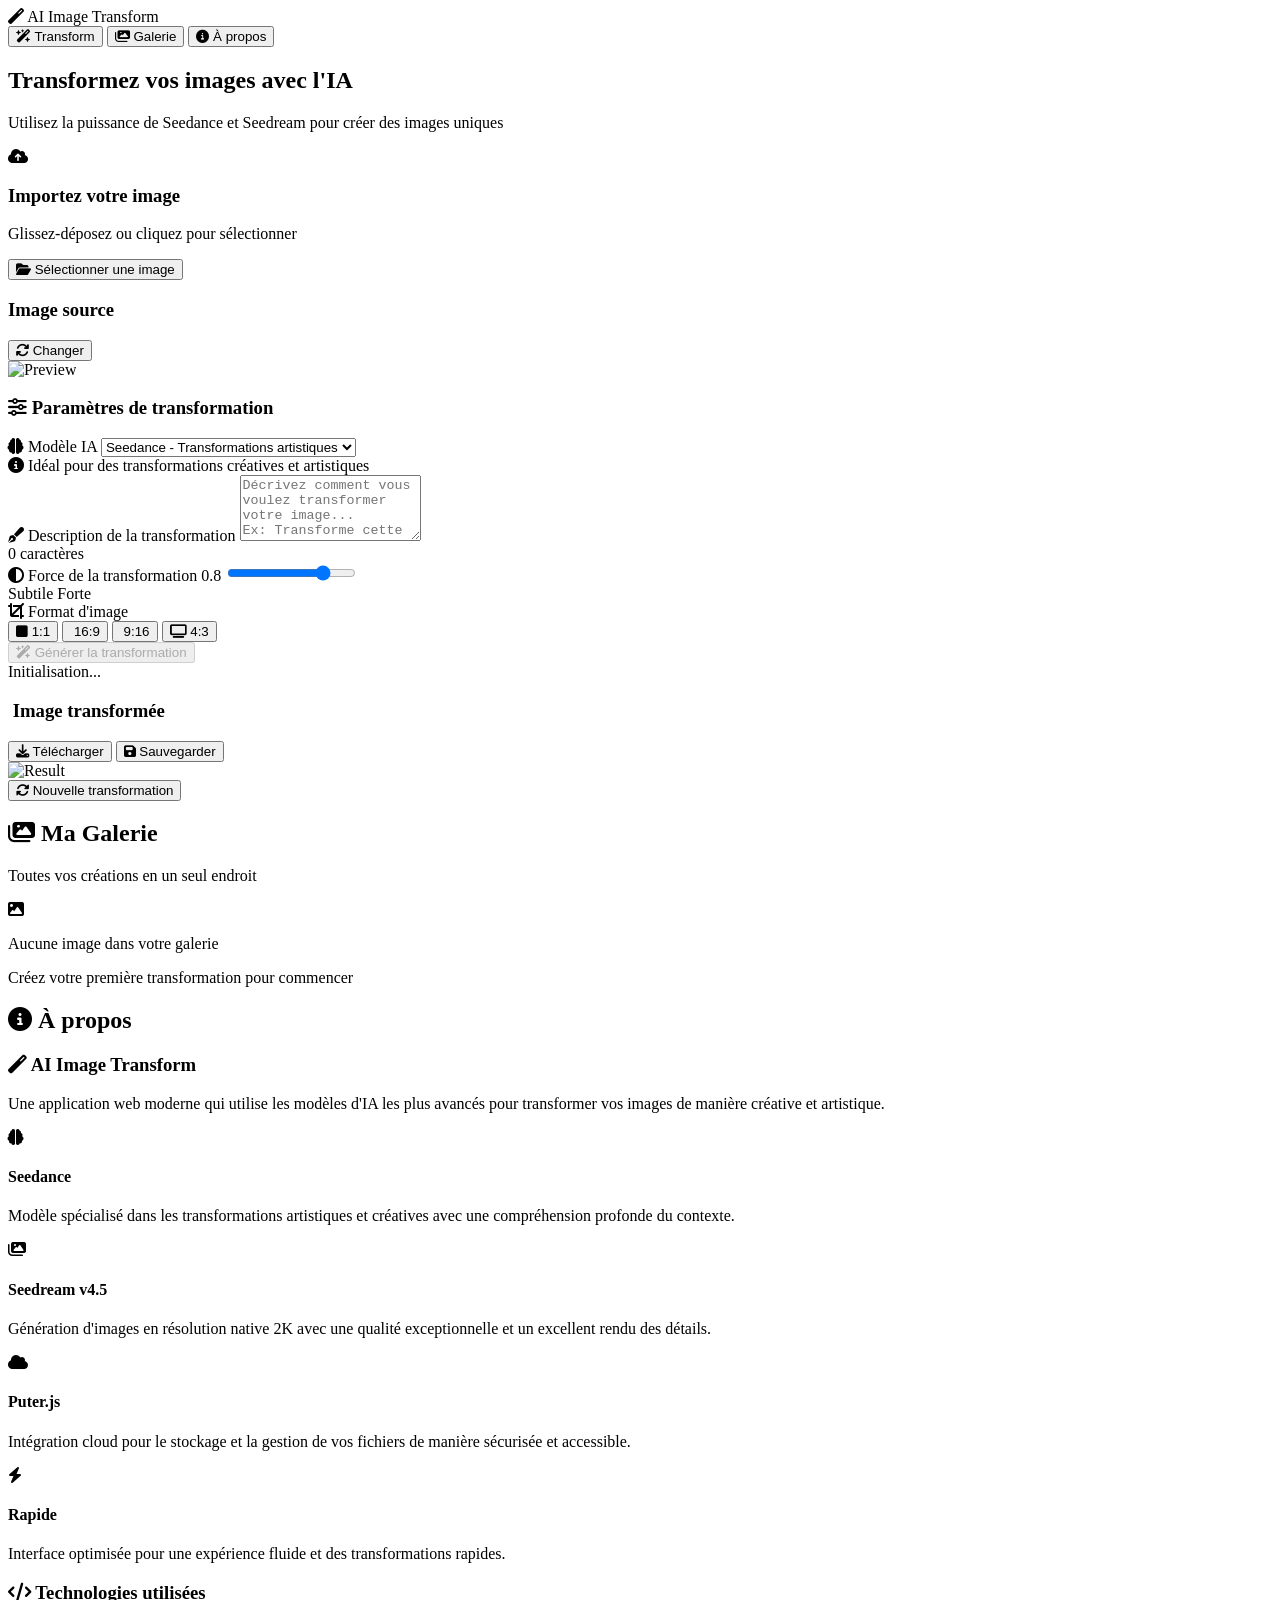
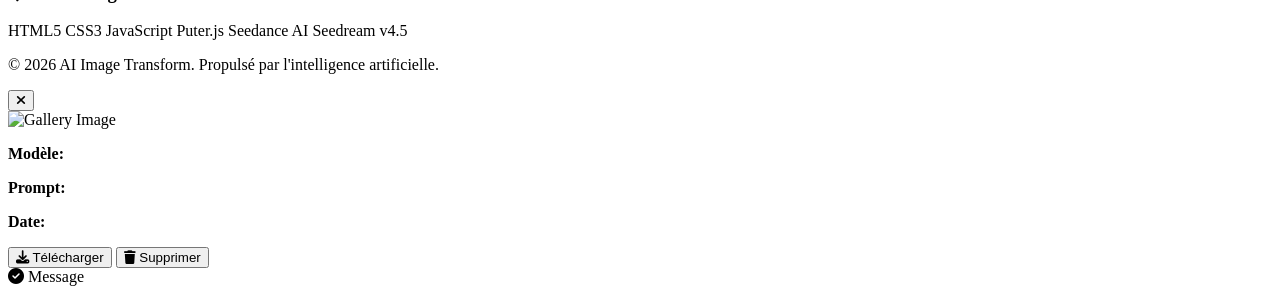
==== index.html @ 9c6a748b "Add files via upload" ====
<!DOCTYPE html>
<html lang="fr">
<head>
    <meta charset="UTF-8">
    <meta name="viewport" content="width=device-width, initial-scale=1.0">
    <title>AI Image Transform - Seedance & Seedream</title>
    <link rel="stylesheet" href="css/style.css">
    <link href="https://fonts.googleapis.com/css2?family=Inter:wght@300;400;500;600;700;800&family=Poppins:wght@400;500;600;700&display=swap" rel="stylesheet">
    <link rel="stylesheet" href="https://cdn.jsdelivr.net/npm/@fortawesome/fontawesome-free@6.4.0/css/all.min.css">
    <script src="https://js.puter.com/v2/"></script>
</head>
<body>
    <!-- Header -->
    <header class="header">
        <div class="container">
            <div class="logo">
                <i class="fas fa-magic"></i>
                <span>AI Image Transform</span>
            </div>
            <nav class="nav">
                <button class="nav-btn active" data-section="transform">
                    <i class="fas fa-wand-magic-sparkles"></i> Transform
                </button>
                <button class="nav-btn" data-section="gallery">
                    <i class="fas fa-images"></i> Galerie
                </button>
                <button class="nav-btn" data-section="about">
                    <i class="fas fa-info-circle"></i> À propos
                </button>
            </nav>
        </div>
    </header>

    <!-- Main Content -->
    <main class="main-content">
        <!-- Transform Section -->
        <section id="transform" class="section active">
            <div class="container">
                <div class="hero">
                    <h1 class="hero-title">Transformez vos images avec l'IA</h1>
                    <p class="hero-subtitle">Utilisez la puissance de Seedance et Seedream pour créer des images uniques</p>
                </div>

                <div class="workspace">
                    <!-- Upload Area -->
                    <div class="upload-section">
                        <div class="upload-area" id="uploadArea">
                            <div class="upload-icon">
                                <i class="fas fa-cloud-upload-alt"></i>
                            </div>
                            <h3>Importez votre image</h3>
                            <p>Glissez-déposez ou cliquez pour sélectionner</p>
                            <input type="file" id="imageInput" accept="image/*" hidden>
                            <button class="btn btn-primary" id="selectImageBtn">
                                <i class="fas fa-folder-open"></i> Sélectionner une image
                            </button>
                        </div>

                        <!-- Image Preview -->
                        <div class="image-preview hidden" id="imagePreview">
                            <div class="preview-header">
                                <h3>Image source</h3>
                                <button class="btn btn-small btn-secondary" id="changeImageBtn">
                                    <i class="fas fa-sync"></i> Changer
                                </button>
                            </div>
                            <div class="preview-container">
                                <img id="previewImage" src="" alt="Preview">
                            </div>
                        </div>
                    </div>

                    <!-- Controls Area -->
                    <div class="controls-section" id="controlsSection">
                        <div class="controls-card">
                            <h3><i class="fas fa-sliders-h"></i> Paramètres de transformation</h3>
                            
                            <!-- Model Selection -->
                            <div class="form-group">
                                <label for="modelSelect">
                                    <i class="fas fa-brain"></i> Modèle IA
                                </label>
                                <select id="modelSelect" class="form-select">
                                    <option value="seedance">Seedance - Transformations artistiques</option>
                                    <option value="seedream">Seedream v4.5 - Haute résolution 2K</option>
                                </select>
                                <div class="model-info" id="modelInfo">
                                    <i class="fas fa-info-circle"></i>
                                    <span>Idéal pour des transformations créatives et artistiques</span>
                                </div>
                            </div>

                            <!-- Prompt Input -->
                            <div class="form-group">
                                <label for="promptInput">
                                    <i class="fas fa-pen-fancy"></i> Description de la transformation
                                </label>
                                <textarea 
                                    id="promptInput" 
                                    class="form-textarea" 
                                    rows="4"
                                    placeholder="Décrivez comment vous voulez transformer votre image...&#10;Ex: Transforme cette image en peinture impressionniste avec des couleurs vibrantes et un style Van Gogh"></textarea>
                                <div class="char-count">
                                    <span id="charCount">0</span> caractères
                                </div>
                            </div>

                            <!-- Strength Slider -->
                            <div class="form-group">
                                <label for="strengthSlider">
                                    <i class="fas fa-adjust"></i> Force de la transformation
                                    <span class="value-display" id="strengthValue">0.8</span>
                                </label>
                                <input 
                                    type="range" 
                                    id="strengthSlider" 
                                    class="form-slider" 
                                    min="0.1" 
                                    max="1.0" 
                                    step="0.05" 
                                    value="0.8">
                                <div class="slider-labels">
                                    <span>Subtile</span>
                                    <span>Forte</span>
                                </div>
                            </div>

                            <!-- Aspect Ratio -->
                            <div class="form-group">
                                <label>
                                    <i class="fas fa-crop"></i> Format d'image
                                </label>
                                <div class="ratio-grid">
                                    <button class="ratio-btn active" data-ratio="1:1">
                                        <i class="fas fa-square"></i> 1:1
                                    </button>
                                    <button class="ratio-btn" data-ratio="16:9">
                                        <i class="fas fa-rectangle-landscape"></i> 16:9
                                    </button>
                                    <button class="ratio-btn" data-ratio="9:16">
                                        <i class="fas fa-rectangle-portrait"></i> 9:16
                                    </button>
                                    <button class="ratio-btn" data-ratio="4:3">
                                        <i class="fas fa-tv"></i> 4:3
                                    </button>
                                </div>
                            </div>

                            <!-- Generate Button -->
                            <button class="btn btn-generate" id="generateBtn" disabled>
                                <i class="fas fa-wand-magic-sparkles"></i>
                                <span>Générer la transformation</span>
                            </button>

                            <!-- Progress Bar -->
                            <div class="progress-container hidden" id="progressContainer">
                                <div class="progress-bar">
                                    <div class="progress-fill" id="progressFill"></div>
                                </div>
                                <div class="progress-text" id="progressText">
                                    Initialisation...
                                </div>
                            </div>
                        </div>
                    </div>

                    <!-- Result Area -->
                    <div class="result-section hidden" id="resultSection">
                        <div class="result-card">
                            <div class="result-header">
                                <h3><i class="fas fa-sparkles"></i> Image transformée</h3>
                                <div class="result-actions">
                                    <button class="btn btn-small btn-primary" id="downloadBtn">
                                        <i class="fas fa-download"></i> Télécharger
                                    </button>
                                    <button class="btn btn-small btn-secondary" id="saveToGalleryBtn">
                                        <i class="fas fa-save"></i> Sauvegarder
                                    </button>
                                </div>
                            </div>
                            <div class="result-container">
                                <img id="resultImage" src="" alt="Result">
                            </div>
                            <div class="result-footer">
                                <button class="btn btn-secondary" id="newTransformBtn">
                                    <i class="fas fa-rotate"></i> Nouvelle transformation
                                </button>
                            </div>
                        </div>
                    </div>
                </div>
            </div>
        </section>

        <!-- Gallery Section -->
        <section id="gallery" class="section">
            <div class="container">
                <div class="section-header">
                    <h2><i class="fas fa-images"></i> Ma Galerie</h2>
                    <p>Toutes vos créations en un seul endroit</p>
                </div>
                <div class="gallery-grid" id="galleryGrid">
                    <div class="gallery-empty">
                        <i class="fas fa-image"></i>
                        <p>Aucune image dans votre galerie</p>
                        <p class="small">Créez votre première transformation pour commencer</p>
                    </div>
                </div>
            </div>
        </section>

        <!-- About Section -->
        <section id="about" class="section">
            <div class="container">
                <div class="about-content">
                    <h2><i class="fas fa-info-circle"></i> À propos</h2>
                    
                    <div class="about-card">
                        <h3><i class="fas fa-magic"></i> AI Image Transform</h3>
                        <p>Une application web moderne qui utilise les modèles d'IA les plus avancés pour transformer vos images de manière créative et artistique.</p>
                    </div>

                    <div class="about-grid">
                        <div class="feature-card">
                            <div class="feature-icon">
                                <i class="fas fa-brain"></i>
                            </div>
                            <h4>Seedance</h4>
                            <p>Modèle spécialisé dans les transformations artistiques et créatives avec une compréhension profonde du contexte.</p>
                        </div>

                        <div class="feature-card">
                            <div class="feature-icon">
                                <i class="fas fa-images"></i>
                            </div>
                            <h4>Seedream v4.5</h4>
                            <p>Génération d'images en résolution native 2K avec une qualité exceptionnelle et un excellent rendu des détails.</p>
                        </div>

                        <div class="feature-card">
                            <div class="feature-icon">
                                <i class="fas fa-cloud"></i>
                            </div>
                            <h4>Puter.js</h4>
                            <p>Intégration cloud pour le stockage et la gestion de vos fichiers de manière sécurisée et accessible.</p>
                        </div>

                        <div class="feature-card">
                            <div class="feature-icon">
                                <i class="fas fa-bolt"></i>
                            </div>
                            <h4>Rapide</h4>
                            <p>Interface optimisée pour une expérience fluide et des transformations rapides.</p>
                        </div>
                    </div>

                    <div class="tech-stack">
                        <h3><i class="fas fa-code"></i> Technologies utilisées</h3>
                        <div class="tech-tags">
                            <span class="tech-tag">HTML5</span>
                            <span class="tech-tag">CSS3</span>
                            <span class="tech-tag">JavaScript</span>
                            <span class="tech-tag">Puter.js</span>
                            <span class="tech-tag">Seedance AI</span>
                            <span class="tech-tag">Seedream v4.5</span>
                        </div>
                    </div>
                </div>
            </div>
        </section>
    </main>

    <!-- Footer -->
    <footer class="footer">
        <div class="container">
            <p>&copy; 2026 AI Image Transform. Propulsé par l'intelligence artificielle.</p>
        </div>
    </footer>

    <!-- Modal for Gallery Image View -->
    <div class="modal hidden" id="galleryModal">
        <div class="modal-overlay" id="modalOverlay"></div>
        <div class="modal-content">
            <button class="modal-close" id="modalClose">
                <i class="fas fa-times"></i>
            </button>
            <div class="modal-image-container">
                <img id="modalImage" src="" alt="Gallery Image">
            </div>
            <div class="modal-info" id="modalInfo">
                <p><strong>Modèle:</strong> <span id="modalModel"></span></p>
                <p><strong>Prompt:</strong> <span id="modalPrompt"></span></p>
                <p><strong>Date:</strong> <span id="modalDate"></span></p>
            </div>
            <div class="modal-actions">
                <button class="btn btn-primary" id="modalDownload">
                    <i class="fas fa-download"></i> Télécharger
                </button>
                <button class="btn btn-danger" id="modalDelete">
                    <i class="fas fa-trash"></i> Supprimer
                </button>
            </div>
        </div>
    </div>

    <!-- Notification Toast -->
    <div class="toast hidden" id="toast">
        <div class="toast-content">
            <i class="fas fa-check-circle"></i>
            <span id="toastMessage">Message</span>
        </div>
    </div>

    <script src="js/app.js"></script>
</body>
</html>
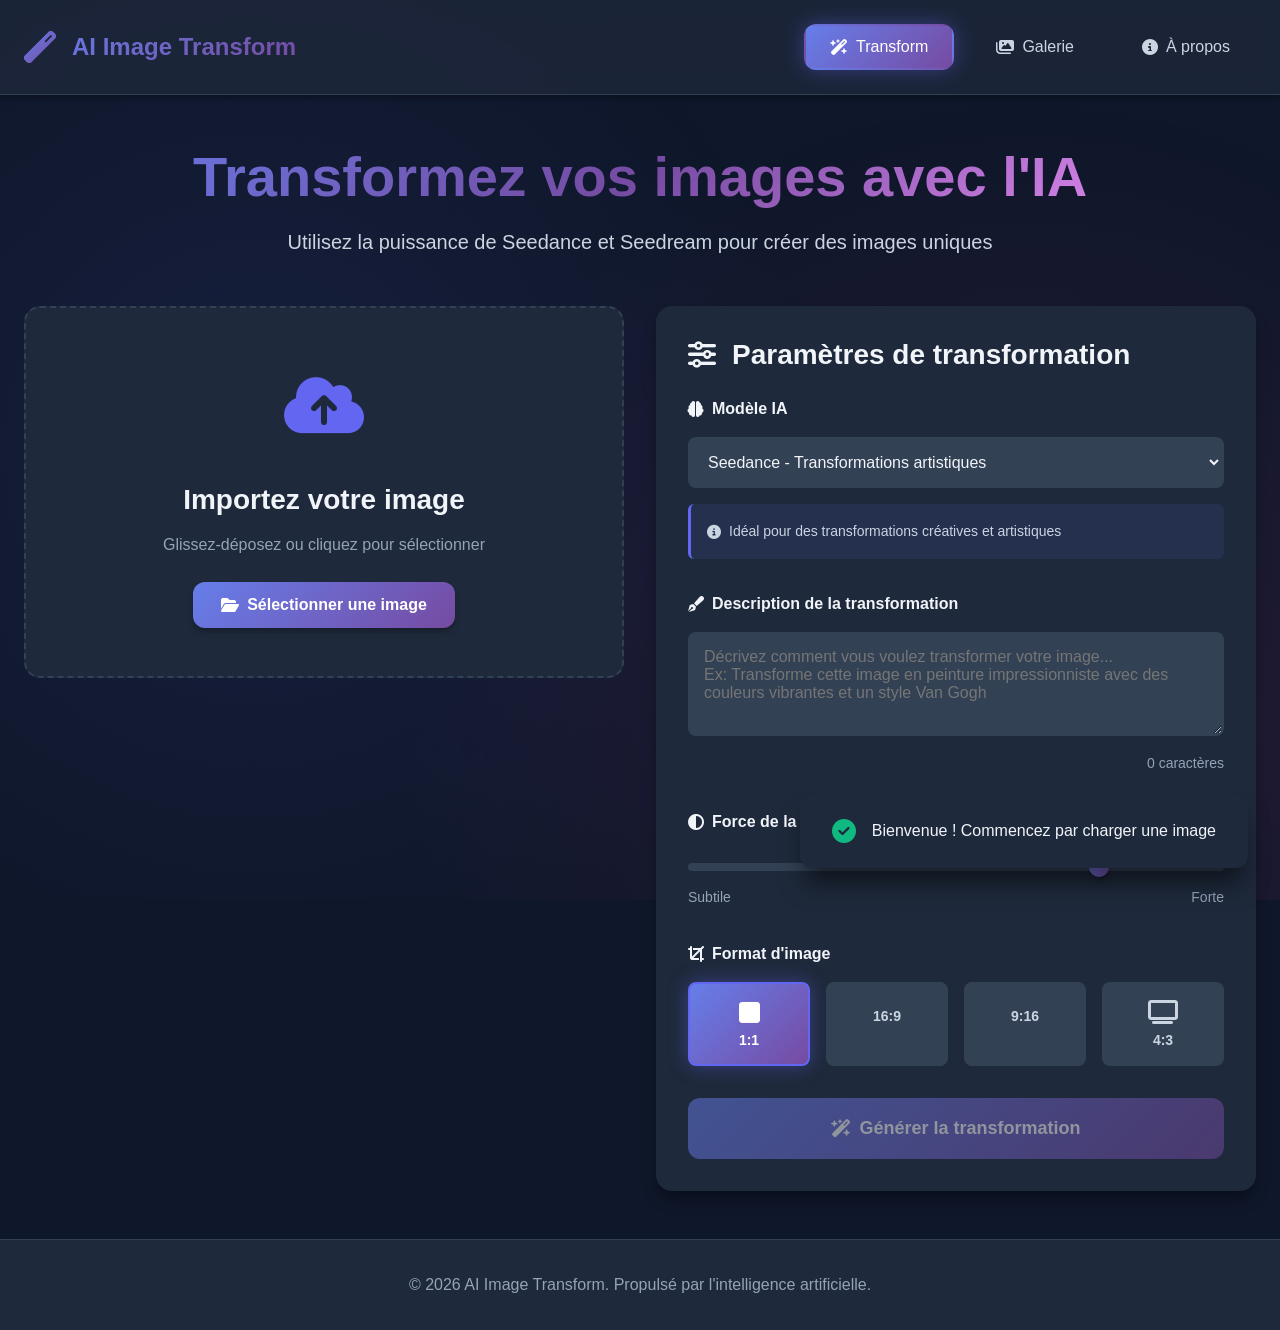
==== commit cce81a51: "Fix: Non-blocking UI initialization and Puter.js sign-in issue" ====
--- a/index.html
+++ b/index.html
@@ -7,7 +7,7 @@
     <link rel="stylesheet" href="css/style.css">
     <link href="https://fonts.googleapis.com/css2?family=Inter:wght@300;400;500;600;700;800&family=Poppins:wght@400;500;600;700&display=swap" rel="stylesheet">
     <link rel="stylesheet" href="https://cdn.jsdelivr.net/npm/@fortawesome/fontawesome-free@6.4.0/css/all.min.css">
-    <script src="https://js.puter.com/v2/"></script>
+    <script src="https://js.puter.com/v2/" defer></script>
 </head>
 <body>
     <!-- Header -->
@@ -311,6 +311,6 @@
         </div>
     </div>
 
-    <script src="js/app.js"></script>
+    <script src="js/app.js" defer></script>
 </body>
 </html>
--- a/css/style.css
+++ b/css/style.css
@@ -0,0 +1,1223 @@
+/* ===========================
+   Global Styles & Variables
+   =========================== */
+:root {
+    /* Color Palette */
+    --primary: #6366f1;
+    --primary-dark: #4f46e5;
+    --primary-light: #818cf8;
+    --secondary: #ec4899;
+    --secondary-dark: #db2777;
+    --success: #10b981;
+    --danger: #ef4444;
+    --warning: #f59e0b;
+    --info: #3b82f6;
+    
+    /* Neutral Colors */
+    --bg-primary: #0f172a;
+    --bg-secondary: #1e293b;
+    --bg-tertiary: #334155;
+    --text-primary: #f1f5f9;
+    --text-secondary: #cbd5e1;
+    --text-muted: #94a3b8;
+    --border-color: #334155;
+    
+    /* Gradients */
+    --gradient-primary: linear-gradient(135deg, #667eea 0%, #764ba2 100%);
+    --gradient-secondary: linear-gradient(135deg, #f093fb 0%, #f5576c 100%);
+    --gradient-success: linear-gradient(135deg, #43e97b 0%, #38f9d7 100%);
+    --gradient-hero: linear-gradient(135deg, #667eea 0%, #764ba2 50%, #f093fb 100%);
+    
+    /* Shadows */
+    --shadow-sm: 0 1px 2px 0 rgba(0, 0, 0, 0.3);
+    --shadow-md: 0 4px 6px -1px rgba(0, 0, 0, 0.3);
+    --shadow-lg: 0 10px 15px -3px rgba(0, 0, 0, 0.4);
+    --shadow-xl: 0 20px 25px -5px rgba(0, 0, 0, 0.5);
+    --shadow-glow: 0 0 20px rgba(99, 102, 241, 0.4);
+    
+    /* Spacing */
+    --spacing-xs: 0.5rem;
+    --spacing-sm: 1rem;
+    --spacing-md: 1.5rem;
+    --spacing-lg: 2rem;
+    --spacing-xl: 3rem;
+    
+    /* Border Radius */
+    --radius-sm: 0.375rem;
+    --radius-md: 0.5rem;
+    --radius-lg: 0.75rem;
+    --radius-xl: 1rem;
+    
+    /* Transitions */
+    --transition-fast: 0.15s ease;
+    --transition-base: 0.3s ease;
+    --transition-slow: 0.5s ease;
+}
+
+/* ===========================
+   Reset & Base Styles
+   =========================== */
+* {
+    margin: 0;
+    padding: 0;
+    box-sizing: border-box;
+}
+
+body {
+    font-family: 'Inter', -apple-system, BlinkMacSystemFont, 'Segoe UI', sans-serif;
+    background: var(--bg-primary);
+    color: var(--text-primary);
+    line-height: 1.6;
+    overflow-x: hidden;
+    min-height: 100vh;
+}
+
+/* Animated Background */
+body::before {
+    content: '';
+    position: fixed;
+    top: 0;
+    left: 0;
+    width: 100%;
+    height: 100%;
+    background: 
+        radial-gradient(circle at 20% 50%, rgba(99, 102, 241, 0.1) 0%, transparent 50%),
+        radial-gradient(circle at 80% 80%, rgba(236, 72, 153, 0.1) 0%, transparent 50%);
+    pointer-events: none;
+    z-index: -1;
+    animation: backgroundPulse 10s ease-in-out infinite;
+}
+
+@keyframes backgroundPulse {
+    0%, 100% { opacity: 1; }
+    50% { opacity: 0.7; }
+}
+
+/* ===========================
+   Typography
+   =========================== */
+h1, h2, h3, h4, h5, h6 {
+    font-family: 'Poppins', sans-serif;
+    font-weight: 700;
+    line-height: 1.2;
+    margin-bottom: var(--spacing-sm);
+}
+
+h1 { font-size: 3rem; }
+h2 { font-size: 2.5rem; }
+h3 { font-size: 1.75rem; }
+h4 { font-size: 1.5rem; }
+
+/* ===========================
+   Container & Layout
+   =========================== */
+.container {
+    max-width: 1400px;
+    margin: 0 auto;
+    padding: 0 var(--spacing-md);
+}
+
+/* ===========================
+   Header
+   =========================== */
+.header {
+    background: rgba(30, 41, 59, 0.8);
+    backdrop-filter: blur(10px);
+    border-bottom: 1px solid var(--border-color);
+    padding: var(--spacing-md) 0;
+    position: sticky;
+    top: 0;
+    z-index: 1000;
+    box-shadow: var(--shadow-md);
+}
+
+.header .container {
+    display: flex;
+    justify-content: space-between;
+    align-items: center;
+}
+
+.logo {
+    display: flex;
+    align-items: center;
+    gap: var(--spacing-sm);
+    font-size: 1.5rem;
+    font-weight: 700;
+    font-family: 'Poppins', sans-serif;
+    background: var(--gradient-primary);
+    -webkit-background-clip: text;
+    -webkit-text-fill-color: transparent;
+    background-clip: text;
+}
+
+.logo i {
+    font-size: 2rem;
+    background: var(--gradient-primary);
+    -webkit-background-clip: text;
+    -webkit-text-fill-color: transparent;
+    background-clip: text;
+    animation: rotateMagic 3s ease-in-out infinite;
+}
+
+@keyframes rotateMagic {
+    0%, 100% { transform: rotate(0deg); }
+    50% { transform: rotate(15deg); }
+}
+
+.nav {
+    display: flex;
+    gap: var(--spacing-sm);
+}
+
+.nav-btn {
+    background: transparent;
+    color: var(--text-secondary);
+    border: 2px solid transparent;
+    padding: 0.75rem 1.5rem;
+    border-radius: var(--radius-lg);
+    font-size: 1rem;
+    font-weight: 500;
+    cursor: pointer;
+    transition: all var(--transition-base);
+    display: flex;
+    align-items: center;
+    gap: 0.5rem;
+}
+
+.nav-btn:hover {
+    color: var(--text-primary);
+    background: rgba(99, 102, 241, 0.1);
+}
+
+.nav-btn.active {
+    background: var(--gradient-primary);
+    color: white;
+    box-shadow: var(--shadow-glow);
+}
+
+/* ===========================
+   Main Content
+   =========================== */
+.main-content {
+    padding: var(--spacing-xl) 0;
+    min-height: calc(100vh - 200px);
+}
+
+.section {
+    display: none;
+    animation: fadeIn 0.5s ease;
+}
+
+.section.active {
+    display: block;
+}
+
+@keyframes fadeIn {
+    from {
+        opacity: 0;
+        transform: translateY(20px);
+    }
+    to {
+        opacity: 1;
+        transform: translateY(0);
+    }
+}
+
+/* ===========================
+   Hero Section
+   =========================== */
+.hero {
+    text-align: center;
+    margin-bottom: var(--spacing-xl);
+}
+
+.hero-title {
+    font-size: 3.5rem;
+    background: var(--gradient-hero);
+    -webkit-background-clip: text;
+    -webkit-text-fill-color: transparent;
+    background-clip: text;
+    margin-bottom: var(--spacing-sm);
+    animation: slideInDown 0.8s ease;
+}
+
+@keyframes slideInDown {
+    from {
+        opacity: 0;
+        transform: translateY(-50px);
+    }
+    to {
+        opacity: 1;
+        transform: translateY(0);
+    }
+}
+
+.hero-subtitle {
+    font-size: 1.25rem;
+    color: var(--text-secondary);
+    animation: slideInUp 0.8s ease;
+}
+
+@keyframes slideInUp {
+    from {
+        opacity: 0;
+        transform: translateY(50px);
+    }
+    to {
+        opacity: 1;
+        transform: translateY(0);
+    }
+}
+
+/* ===========================
+   Workspace
+   =========================== */
+.workspace {
+    display: grid;
+    grid-template-columns: repeat(auto-fit, minmax(400px, 1fr));
+    gap: var(--spacing-lg);
+    margin-top: var(--spacing-xl);
+}
+
+/* ===========================
+   Upload Section
+   =========================== */
+.upload-section {
+    grid-column: span 1;
+}
+
+.upload-area {
+    background: var(--bg-secondary);
+    border: 2px dashed var(--border-color);
+    border-radius: var(--radius-xl);
+    padding: var(--spacing-xl);
+    text-align: center;
+    transition: all var(--transition-base);
+    cursor: pointer;
+}
+
+.upload-area:hover {
+    border-color: var(--primary);
+    background: rgba(99, 102, 241, 0.05);
+    transform: translateY(-2px);
+}
+
+.upload-area.dragover {
+    border-color: var(--primary);
+    background: rgba(99, 102, 241, 0.1);
+    transform: scale(1.02);
+}
+
+.upload-icon {
+    font-size: 4rem;
+    color: var(--primary);
+    margin-bottom: var(--spacing-md);
+    animation: floatIcon 3s ease-in-out infinite;
+}
+
+@keyframes floatIcon {
+    0%, 100% { transform: translateY(0); }
+    50% { transform: translateY(-10px); }
+}
+
+.upload-area h3 {
+    color: var(--text-primary);
+    margin-bottom: var(--spacing-sm);
+}
+
+.upload-area p {
+    color: var(--text-muted);
+    margin-bottom: var(--spacing-md);
+}
+
+/* Image Preview */
+.image-preview {
+    background: var(--bg-secondary);
+    border-radius: var(--radius-xl);
+    padding: var(--spacing-md);
+    box-shadow: var(--shadow-lg);
+}
+
+.preview-header {
+    display: flex;
+    justify-content: space-between;
+    align-items: center;
+    margin-bottom: var(--spacing-md);
+}
+
+.preview-container {
+    position: relative;
+    border-radius: var(--radius-lg);
+    overflow: hidden;
+    background: var(--bg-tertiary);
+    aspect-ratio: 1;
+}
+
+.preview-container img {
+    width: 100%;
+    height: 100%;
+    object-fit: contain;
+    display: block;
+}
+
+/* ===========================
+   Controls Section
+   =========================== */
+.controls-section {
+    grid-column: span 1;
+}
+
+.controls-card {
+    background: var(--bg-secondary);
+    border-radius: var(--radius-xl);
+    padding: var(--spacing-lg);
+    box-shadow: var(--shadow-lg);
+}
+
+.controls-card h3 {
+    display: flex;
+    align-items: center;
+    gap: var(--spacing-sm);
+    color: var(--text-primary);
+    margin-bottom: var(--spacing-md);
+}
+
+/* Form Elements */
+.form-group {
+    margin-bottom: var(--spacing-lg);
+}
+
+.form-group label {
+    display: flex;
+    align-items: center;
+    gap: var(--spacing-xs);
+    font-weight: 600;
+    color: var(--text-primary);
+    margin-bottom: var(--spacing-sm);
+}
+
+.value-display {
+    margin-left: auto;
+    padding: 0.25rem 0.75rem;
+    background: var(--primary);
+    color: white;
+    border-radius: var(--radius-sm);
+    font-size: 0.875rem;
+}
+
+.form-select {
+    width: 100%;
+    padding: 0.875rem;
+    background: var(--bg-tertiary);
+    color: var(--text-primary);
+    border: 2px solid var(--border-color);
+    border-radius: var(--radius-md);
+    font-size: 1rem;
+    cursor: pointer;
+    transition: all var(--transition-base);
+}
+
+.form-select:focus {
+    outline: none;
+    border-color: var(--primary);
+    box-shadow: 0 0 0 3px rgba(99, 102, 241, 0.1);
+}
+
+.model-info {
+    display: flex;
+    align-items: center;
+    gap: var(--spacing-xs);
+    margin-top: var(--spacing-sm);
+    padding: var(--spacing-sm);
+    background: rgba(99, 102, 241, 0.1);
+    border-left: 3px solid var(--primary);
+    border-radius: var(--radius-sm);
+    font-size: 0.875rem;
+    color: var(--text-secondary);
+}
+
+.form-textarea {
+    width: 100%;
+    padding: 0.875rem;
+    background: var(--bg-tertiary);
+    color: var(--text-primary);
+    border: 2px solid var(--border-color);
+    border-radius: var(--radius-md);
+    font-size: 1rem;
+    font-family: inherit;
+    resize: vertical;
+    transition: all var(--transition-base);
+}
+
+.form-textarea:focus {
+    outline: none;
+    border-color: var(--primary);
+    box-shadow: 0 0 0 3px rgba(99, 102, 241, 0.1);
+}
+
+.char-count {
+    margin-top: var(--spacing-xs);
+    text-align: right;
+    font-size: 0.875rem;
+    color: var(--text-muted);
+}
+
+/* Slider */
+.form-slider {
+    width: 100%;
+    height: 8px;
+    background: var(--bg-tertiary);
+    border-radius: var(--radius-lg);
+    outline: none;
+    cursor: pointer;
+    -webkit-appearance: none;
+}
+
+.form-slider::-webkit-slider-thumb {
+    -webkit-appearance: none;
+    appearance: none;
+    width: 20px;
+    height: 20px;
+    background: var(--gradient-primary);
+    border-radius: 50%;
+    cursor: pointer;
+    box-shadow: var(--shadow-md);
+    transition: all var(--transition-base);
+}
+
+.form-slider::-webkit-slider-thumb:hover {
+    transform: scale(1.2);
+    box-shadow: var(--shadow-glow);
+}
+
+.form-slider::-moz-range-thumb {
+    width: 20px;
+    height: 20px;
+    background: var(--gradient-primary);
+    border-radius: 50%;
+    cursor: pointer;
+    border: none;
+    box-shadow: var(--shadow-md);
+    transition: all var(--transition-base);
+}
+
+.slider-labels {
+    display: flex;
+    justify-content: space-between;
+    margin-top: var(--spacing-xs);
+    font-size: 0.875rem;
+    color: var(--text-muted);
+}
+
+/* Ratio Grid */
+.ratio-grid {
+    display: grid;
+    grid-template-columns: repeat(4, 1fr);
+    gap: var(--spacing-sm);
+}
+
+.ratio-btn {
+    padding: 1rem;
+    background: var(--bg-tertiary);
+    color: var(--text-secondary);
+    border: 2px solid var(--border-color);
+    border-radius: var(--radius-md);
+    font-size: 0.875rem;
+    font-weight: 600;
+    cursor: pointer;
+    transition: all var(--transition-base);
+    display: flex;
+    flex-direction: column;
+    align-items: center;
+    gap: 0.5rem;
+}
+
+.ratio-btn i {
+    font-size: 1.5rem;
+}
+
+.ratio-btn:hover {
+    border-color: var(--primary);
+    background: rgba(99, 102, 241, 0.1);
+    transform: translateY(-2px);
+}
+
+.ratio-btn.active {
+    background: var(--gradient-primary);
+    color: white;
+    border-color: var(--primary);
+    box-shadow: var(--shadow-glow);
+}
+
+/* ===========================
+   Buttons
+   =========================== */
+.btn {
+    padding: 0.875rem 1.75rem;
+    font-size: 1rem;
+    font-weight: 600;
+    border: none;
+    border-radius: var(--radius-lg);
+    cursor: pointer;
+    transition: all var(--transition-base);
+    display: inline-flex;
+    align-items: center;
+    justify-content: center;
+    gap: var(--spacing-xs);
+    text-decoration: none;
+}
+
+.btn-primary {
+    background: var(--gradient-primary);
+    color: white;
+    box-shadow: var(--shadow-md);
+}
+
+.btn-primary:hover {
+    transform: translateY(-2px);
+    box-shadow: var(--shadow-xl);
+}
+
+.btn-secondary {
+    background: var(--bg-tertiary);
+    color: var(--text-primary);
+    border: 2px solid var(--border-color);
+}
+
+.btn-secondary:hover {
+    border-color: var(--primary);
+    background: rgba(99, 102, 241, 0.1);
+}
+
+.btn-danger {
+    background: var(--danger);
+    color: white;
+}
+
+.btn-danger:hover {
+    background: #dc2626;
+    transform: translateY(-2px);
+}
+
+.btn-small {
+    padding: 0.5rem 1rem;
+    font-size: 0.875rem;
+}
+
+.btn-generate {
+    width: 100%;
+    padding: 1.25rem;
+    font-size: 1.125rem;
+    background: var(--gradient-primary);
+    color: white;
+    position: relative;
+    overflow: hidden;
+}
+
+.btn-generate::before {
+    content: '';
+    position: absolute;
+    top: 0;
+    left: -100%;
+    width: 100%;
+    height: 100%;
+    background: linear-gradient(90deg, transparent, rgba(255, 255, 255, 0.3), transparent);
+    transition: left 0.5s;
+}
+
+.btn-generate:hover::before {
+    left: 100%;
+}
+
+.btn-generate:disabled {
+    opacity: 0.5;
+    cursor: not-allowed;
+    transform: none;
+}
+
+/* ===========================
+   Progress Bar
+   =========================== */
+.progress-container {
+    margin-top: var(--spacing-md);
+}
+
+.progress-bar {
+    width: 100%;
+    height: 12px;
+    background: var(--bg-tertiary);
+    border-radius: var(--radius-lg);
+    overflow: hidden;
+    position: relative;
+}
+
+.progress-fill {
+    height: 100%;
+    background: var(--gradient-primary);
+    border-radius: var(--radius-lg);
+    transition: width var(--transition-base);
+    position: relative;
+    overflow: hidden;
+}
+
+.progress-fill::after {
+    content: '';
+    position: absolute;
+    top: 0;
+    left: 0;
+    width: 100%;
+    height: 100%;
+    background: linear-gradient(90deg, transparent, rgba(255, 255, 255, 0.3), transparent);
+    animation: progressShine 1.5s infinite;
+}
+
+@keyframes progressShine {
+    0% { transform: translateX(-100%); }
+    100% { transform: translateX(100%); }
+}
+
+.progress-text {
+    margin-top: var(--spacing-sm);
+    text-align: center;
+    color: var(--text-secondary);
+    font-size: 0.875rem;
+}
+
+/* ===========================
+   Result Section
+   =========================== */
+.result-section {
+    grid-column: span 1;
+}
+
+.result-card {
+    background: var(--bg-secondary);
+    border-radius: var(--radius-xl);
+    padding: var(--spacing-md);
+    box-shadow: var(--shadow-lg);
+    animation: scaleIn 0.5s ease;
+}
+
+@keyframes scaleIn {
+    from {
+        opacity: 0;
+        transform: scale(0.9);
+    }
+    to {
+        opacity: 1;
+        transform: scale(1);
+    }
+}
+
+.result-header {
+    display: flex;
+    justify-content: space-between;
+    align-items: center;
+    margin-bottom: var(--spacing-md);
+    flex-wrap: wrap;
+    gap: var(--spacing-sm);
+}
+
+.result-header h3 {
+    display: flex;
+    align-items: center;
+    gap: var(--spacing-sm);
+    margin: 0;
+}
+
+.result-actions {
+    display: flex;
+    gap: var(--spacing-sm);
+}
+
+.result-container {
+    position: relative;
+    border-radius: var(--radius-lg);
+    overflow: hidden;
+    background: var(--bg-tertiary);
+    margin-bottom: var(--spacing-md);
+}
+
+.result-container img {
+    width: 100%;
+    height: auto;
+    display: block;
+}
+
+.result-footer {
+    text-align: center;
+}
+
+/* ===========================
+   Gallery Section
+   =========================== */
+.section-header {
+    text-align: center;
+    margin-bottom: var(--spacing-xl);
+}
+
+.section-header h2 {
+    display: inline-flex;
+    align-items: center;
+    gap: var(--spacing-sm);
+    background: var(--gradient-primary);
+    -webkit-background-clip: text;
+    -webkit-text-fill-color: transparent;
+    background-clip: text;
+}
+
+.section-header p {
+    color: var(--text-secondary);
+    font-size: 1.125rem;
+}
+
+.gallery-grid {
+    display: grid;
+    grid-template-columns: repeat(auto-fill, minmax(300px, 1fr));
+    gap: var(--spacing-lg);
+}
+
+.gallery-empty {
+    grid-column: 1 / -1;
+    text-align: center;
+    padding: var(--spacing-xl);
+    color: var(--text-muted);
+}
+
+.gallery-empty i {
+    font-size: 4rem;
+    margin-bottom: var(--spacing-md);
+    opacity: 0.5;
+}
+
+.gallery-empty .small {
+    font-size: 0.875rem;
+    margin-top: var(--spacing-sm);
+}
+
+.gallery-item {
+    background: var(--bg-secondary);
+    border-radius: var(--radius-xl);
+    overflow: hidden;
+    cursor: pointer;
+    transition: all var(--transition-base);
+    box-shadow: var(--shadow-md);
+}
+
+.gallery-item:hover {
+    transform: translateY(-5px);
+    box-shadow: var(--shadow-xl);
+}
+
+.gallery-item-image {
+    width: 100%;
+    aspect-ratio: 1;
+    object-fit: cover;
+}
+
+.gallery-item-info {
+    padding: var(--spacing-md);
+}
+
+.gallery-item-model {
+    font-size: 0.875rem;
+    color: var(--primary);
+    font-weight: 600;
+    margin-bottom: var(--spacing-xs);
+}
+
+.gallery-item-prompt {
+    font-size: 0.875rem;
+    color: var(--text-secondary);
+    display: -webkit-box;
+    -webkit-line-clamp: 2;
+    -webkit-box-orient: vertical;
+    overflow: hidden;
+}
+
+.gallery-item-date {
+    font-size: 0.75rem;
+    color: var(--text-muted);
+    margin-top: var(--spacing-xs);
+}
+
+/* ===========================
+   About Section
+   =========================== */
+.about-content {
+    max-width: 1000px;
+    margin: 0 auto;
+}
+
+.about-content h2 {
+    display: inline-flex;
+    align-items: center;
+    gap: var(--spacing-sm);
+    background: var(--gradient-primary);
+    -webkit-background-clip: text;
+    -webkit-text-fill-color: transparent;
+    background-clip: text;
+    margin-bottom: var(--spacing-lg);
+}
+
+.about-card {
+    background: var(--bg-secondary);
+    border-radius: var(--radius-xl);
+    padding: var(--spacing-lg);
+    margin-bottom: var(--spacing-xl);
+    box-shadow: var(--shadow-lg);
+}
+
+.about-card h3 {
+    display: flex;
+    align-items: center;
+    gap: var(--spacing-sm);
+    color: var(--text-primary);
+}
+
+.about-card p {
+    color: var(--text-secondary);
+    font-size: 1.125rem;
+    line-height: 1.8;
+}
+
+.about-grid {
+    display: grid;
+    grid-template-columns: repeat(auto-fit, minmax(250px, 1fr));
+    gap: var(--spacing-lg);
+    margin-bottom: var(--spacing-xl);
+}
+
+.feature-card {
+    background: var(--bg-secondary);
+    border-radius: var(--radius-xl);
+    padding: var(--spacing-lg);
+    text-align: center;
+    transition: all var(--transition-base);
+    box-shadow: var(--shadow-md);
+}
+
+.feature-card:hover {
+    transform: translateY(-5px);
+    box-shadow: var(--shadow-xl);
+}
+
+.feature-icon {
+    width: 80px;
+    height: 80px;
+    margin: 0 auto var(--spacing-md);
+    background: var(--gradient-primary);
+    border-radius: var(--radius-xl);
+    display: flex;
+    align-items: center;
+    justify-content: center;
+    font-size: 2rem;
+    color: white;
+    box-shadow: var(--shadow-glow);
+}
+
+.feature-card h4 {
+    color: var(--text-primary);
+    margin-bottom: var(--spacing-sm);
+}
+
+.feature-card p {
+    color: var(--text-secondary);
+    font-size: 0.95rem;
+}
+
+.tech-stack {
+    background: var(--bg-secondary);
+    border-radius: var(--radius-xl);
+    padding: var(--spacing-lg);
+    box-shadow: var(--shadow-lg);
+}
+
+.tech-stack h3 {
+    display: flex;
+    align-items: center;
+    gap: var(--spacing-sm);
+    color: var(--text-primary);
+    margin-bottom: var(--spacing-md);
+}
+
+.tech-tags {
+    display: flex;
+    flex-wrap: wrap;
+    gap: var(--spacing-sm);
+}
+
+.tech-tag {
+    padding: 0.5rem 1rem;
+    background: var(--gradient-primary);
+    color: white;
+    border-radius: var(--radius-lg);
+    font-size: 0.875rem;
+    font-weight: 600;
+    box-shadow: var(--shadow-md);
+}
+
+/* ===========================
+   Modal
+   =========================== */
+.modal {
+    position: fixed;
+    top: 0;
+    left: 0;
+    width: 100%;
+    height: 100%;
+    z-index: 2000;
+    display: flex;
+    align-items: center;
+    justify-content: center;
+    padding: var(--spacing-md);
+}
+
+.modal-overlay {
+    position: absolute;
+    top: 0;
+    left: 0;
+    width: 100%;
+    height: 100%;
+    background: rgba(0, 0, 0, 0.8);
+    backdrop-filter: blur(5px);
+}
+
+.modal-content {
+    position: relative;
+    background: var(--bg-secondary);
+    border-radius: var(--radius-xl);
+    padding: var(--spacing-lg);
+    max-width: 800px;
+    width: 100%;
+    max-height: 90vh;
+    overflow-y: auto;
+    box-shadow: var(--shadow-xl);
+    animation: modalSlideIn 0.3s ease;
+}
+
+@keyframes modalSlideIn {
+    from {
+        opacity: 0;
+        transform: scale(0.9) translateY(50px);
+    }
+    to {
+        opacity: 1;
+        transform: scale(1) translateY(0);
+    }
+}
+
+.modal-close {
+    position: absolute;
+    top: var(--spacing-md);
+    right: var(--spacing-md);
+    width: 40px;
+    height: 40px;
+    background: var(--bg-tertiary);
+    color: var(--text-primary);
+    border: none;
+    border-radius: 50%;
+    font-size: 1.25rem;
+    cursor: pointer;
+    transition: all var(--transition-base);
+    display: flex;
+    align-items: center;
+    justify-content: center;
+}
+
+.modal-close:hover {
+    background: var(--danger);
+    color: white;
+    transform: rotate(90deg);
+}
+
+.modal-image-container {
+    margin-bottom: var(--spacing-md);
+    border-radius: var(--radius-lg);
+    overflow: hidden;
+    background: var(--bg-tertiary);
+}
+
+.modal-image-container img {
+    width: 100%;
+    height: auto;
+    display: block;
+}
+
+.modal-info {
+    background: var(--bg-tertiary);
+    border-radius: var(--radius-lg);
+    padding: var(--spacing-md);
+    margin-bottom: var(--spacing-md);
+}
+
+.modal-info p {
+    margin-bottom: var(--spacing-xs);
+    color: var(--text-secondary);
+}
+
+.modal-info strong {
+    color: var(--text-primary);
+}
+
+.modal-actions {
+    display: flex;
+    gap: var(--spacing-sm);
+    justify-content: flex-end;
+}
+
+/* ===========================
+   Toast Notification
+   =========================== */
+.toast {
+    position: fixed;
+    bottom: var(--spacing-lg);
+    right: var(--spacing-lg);
+    background: var(--bg-secondary);
+    color: var(--text-primary);
+    padding: var(--spacing-md) var(--spacing-lg);
+    border-radius: var(--radius-lg);
+    box-shadow: var(--shadow-xl);
+    z-index: 3000;
+    animation: toastSlideIn 0.3s ease;
+}
+
+@keyframes toastSlideIn {
+    from {
+        opacity: 0;
+        transform: translateX(100%);
+    }
+    to {
+        opacity: 1;
+        transform: translateX(0);
+    }
+}
+
+.toast-content {
+    display: flex;
+    align-items: center;
+    gap: var(--spacing-sm);
+}
+
+.toast-content i {
+    font-size: 1.5rem;
+    color: var(--success);
+}
+
+.toast.error .toast-content i {
+    color: var(--danger);
+}
+
+.toast.warning .toast-content i {
+    color: var(--warning);
+}
+
+/* ===========================
+   Footer
+   =========================== */
+.footer {
+    background: var(--bg-secondary);
+    border-top: 1px solid var(--border-color);
+    padding: var(--spacing-lg) 0;
+    text-align: center;
+    color: var(--text-muted);
+}
+
+/* ===========================
+   Utility Classes
+   =========================== */
+.hidden {
+    display: none !important;
+}
+
+/* ===========================
+   Responsive Design
+   =========================== */
+@media (max-width: 1024px) {
+    .workspace {
+        grid-template-columns: 1fr;
+    }
+    
+    .result-section,
+    .controls-section {
+        grid-column: span 1;
+    }
+}
+
+@media (max-width: 768px) {
+    h1 { font-size: 2rem; }
+    h2 { font-size: 1.75rem; }
+    h3 { font-size: 1.5rem; }
+    
+    .hero-title {
+        font-size: 2.5rem;
+    }
+    
+    .nav {
+        flex-direction: column;
+        width: 100%;
+    }
+    
+    .nav-btn {
+        width: 100%;
+        justify-content: center;
+    }
+    
+    .header .container {
+        flex-direction: column;
+        gap: var(--spacing-md);
+    }
+    
+    .workspace {
+        grid-template-columns: 1fr;
+        gap: var(--spacing-md);
+    }
+    
+    .ratio-grid {
+        grid-template-columns: repeat(2, 1fr);
+    }
+    
+    .gallery-grid {
+        grid-template-columns: 1fr;
+    }
+    
+    .about-grid {
+        grid-template-columns: 1fr;
+    }
+}
+
+@media (max-width: 480px) {
+    .container {
+        padding: 0 var(--spacing-sm);
+    }
+    
+    .hero-title {
+        font-size: 2rem;
+    }
+    
+    .hero-subtitle {
+        font-size: 1rem;
+    }
+    
+    .btn {
+        padding: 0.75rem 1.25rem;
+    }
+    
+    .result-header {
+        flex-direction: column;
+        align-items: flex-start;
+    }
+    
+    .result-actions {
+        width: 100%;
+        flex-direction: column;
+    }
+    
+    .result-actions .btn {
+        width: 100%;
+    }
+    
+    .modal-content {
+        padding: var(--spacing-md);
+    }
+}
